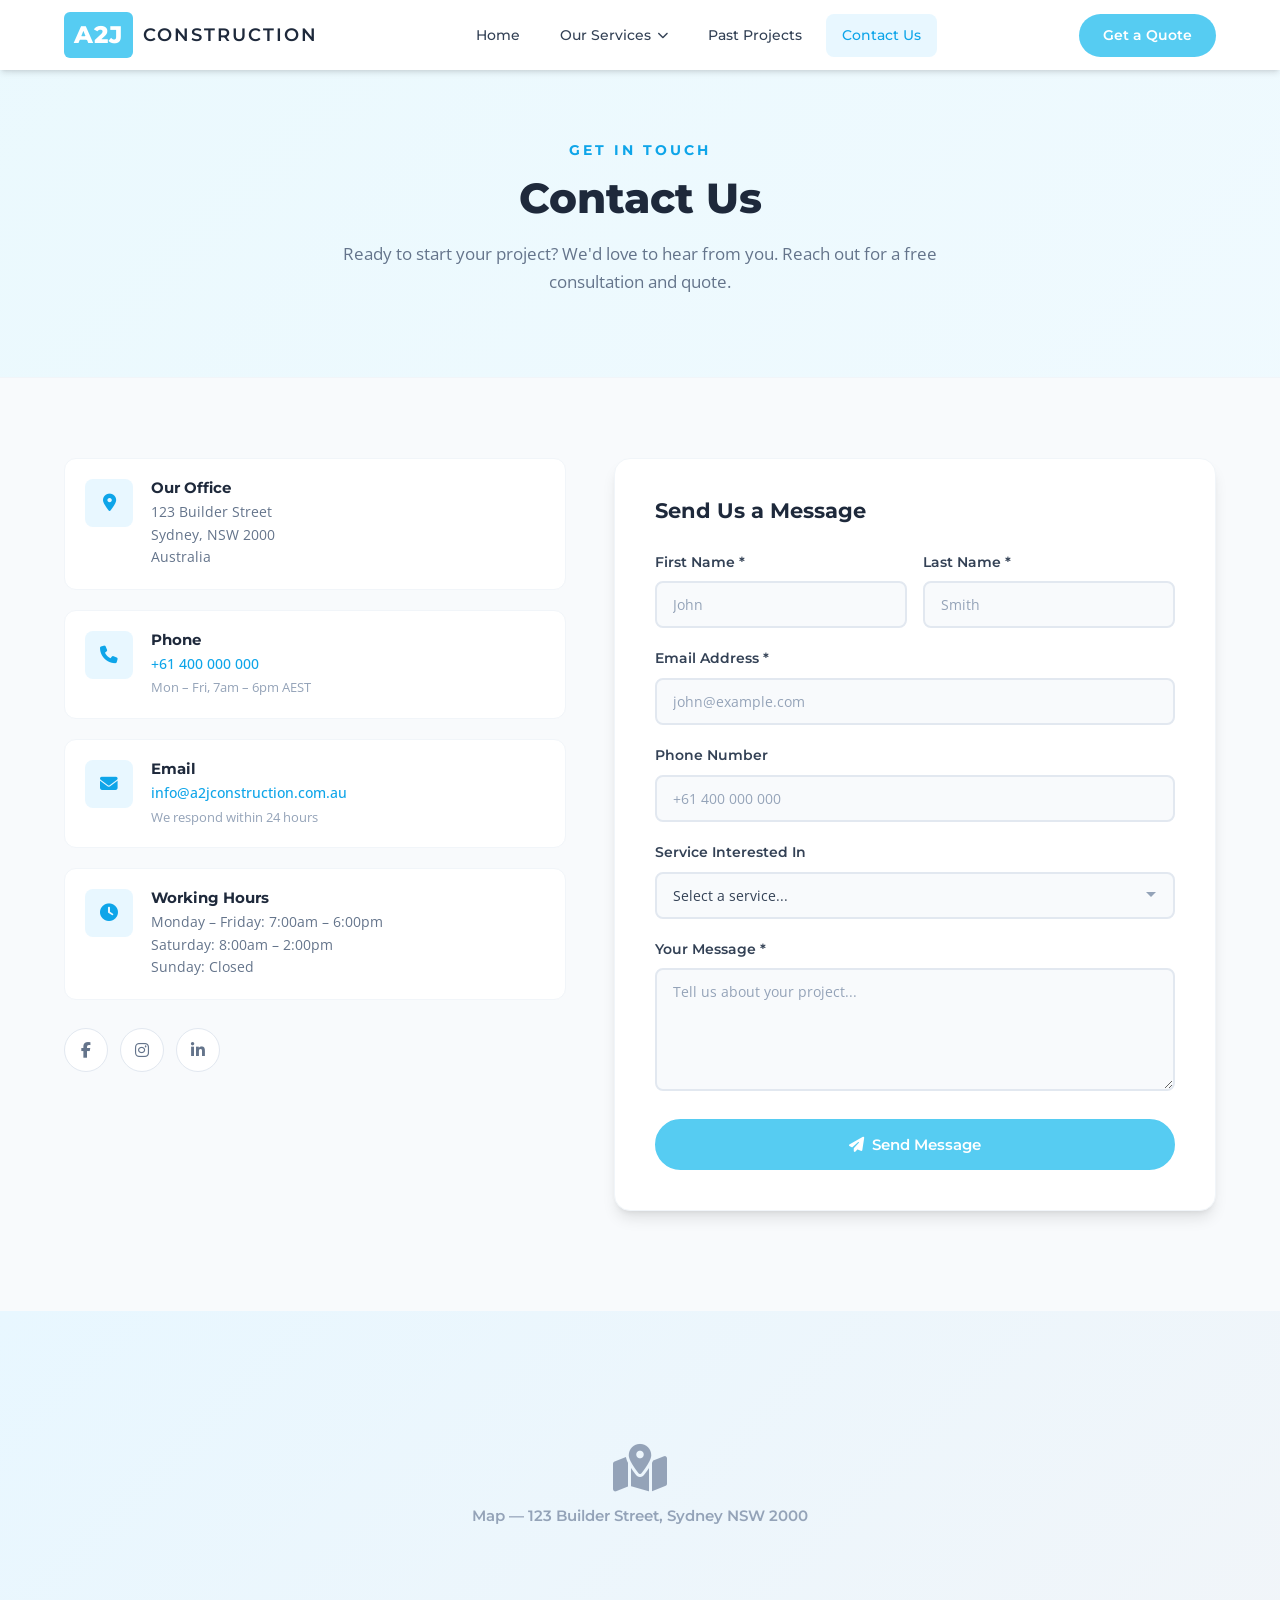
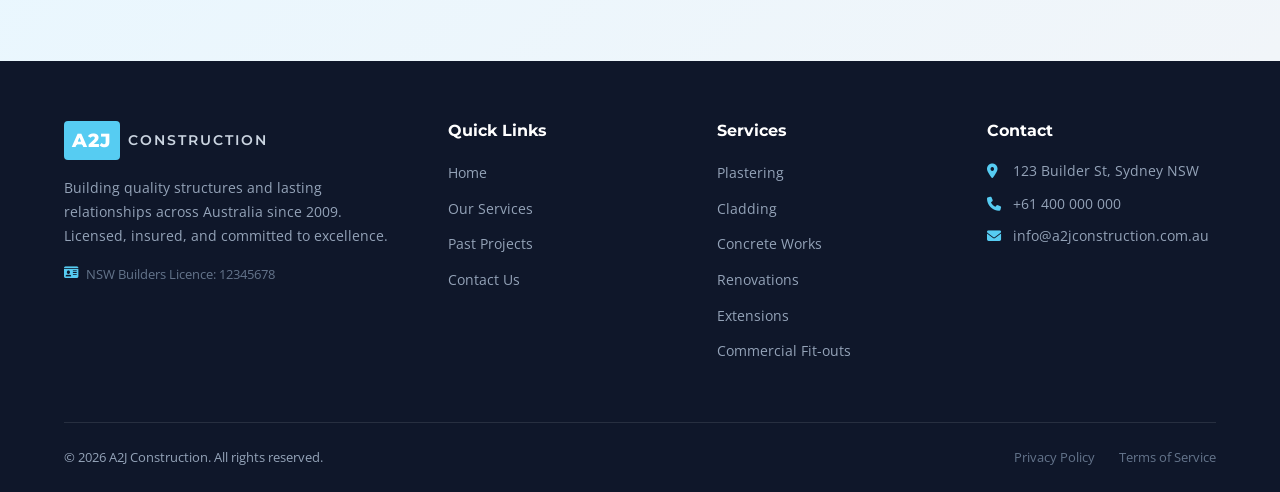
==== contact.html @ 4a8db180 "First push of j2a construction website" ====
<!DOCTYPE html>
<html lang="en">
<head>
    <meta charset="UTF-8">
    <meta name="viewport" content="width=device-width, initial-scale=1.0">
    <title>Contact Us | A2J Construction</title>

    <!-- Fonts & Icons -->
    <link rel="preconnect" href="https://fonts.googleapis.com">
    <link rel="preconnect" href="https://fonts.gstatic.com" crossorigin>
    <link href="https://fonts.googleapis.com/css2?family=Montserrat:wght@400;500;600;700;800&family=Open+Sans:wght@400;500;600&display=swap" rel="stylesheet">
    <link rel="stylesheet" href="https://cdnjs.cloudflare.com/ajax/libs/font-awesome/6.5.0/css/all.min.css">

    <!-- Stylesheets -->
    <link rel="stylesheet" href="css/variables.css">
    <link rel="stylesheet" href="css/base.css">
    <link rel="stylesheet" href="css/header.css">
    <link rel="stylesheet" href="css/footer.css">
    <link rel="stylesheet" href="css/contact.css">
</head>
<body>

    <!-- Shared Header -->
    <div id="site-header"></div>

    <!-- ==================== PAGE HERO ==================== -->
    <section class="page-hero">
        <div class="container">
            <p class="section-tag">Get in Touch</p>
            <h1 class="section-title">Contact Us</h1>
            <p class="section-description">
                Ready to start your project? We'd love to hear from you. Reach out for a free consultation and quote.
            </p>
        </div>
    </section>

    <!-- ==================== CONTACT SECTION ==================== -->
    <section class="contact" id="contact">
        <div class="container">
            <div class="contact-grid">
                <div class="contact-info">
                    <div class="contact-card">
                        <div class="contact-icon"><i class="fas fa-location-dot"></i></div>
                        <div>
                            <h4>Our Office</h4>
                            <p>123 Builder Street<br>Sydney, NSW 2000<br>Australia</p>
                        </div>
                    </div>
                    <div class="contact-card">
                        <div class="contact-icon"><i class="fas fa-phone"></i></div>
                        <div>
                            <h4>Phone</h4>
                            <p><a href="tel:+61400000000">+61 400 000 000</a></p>
                            <p class="contact-note">Mon – Fri, 7am – 6pm AEST</p>
                        </div>
                    </div>
                    <div class="contact-card">
                        <div class="contact-icon"><i class="fas fa-envelope"></i></div>
                        <div>
                            <h4>Email</h4>
                            <p><a href="mailto:info@a2jconstruction.com.au">info@a2jconstruction.com.au</a></p>
                            <p class="contact-note">We respond within 24 hours</p>
                        </div>
                    </div>
                    <div class="contact-card">
                        <div class="contact-icon"><i class="fas fa-clock"></i></div>
                        <div>
                            <h4>Working Hours</h4>
                            <p>Monday – Friday: 7:00am – 6:00pm<br>Saturday: 8:00am – 2:00pm<br>Sunday: Closed</p>
                        </div>
                    </div>
                    <div class="contact-socials">
                        <a href="#" aria-label="Facebook"><i class="fab fa-facebook-f"></i></a>
                        <a href="#" aria-label="Instagram"><i class="fab fa-instagram"></i></a>
                        <a href="#" aria-label="LinkedIn"><i class="fab fa-linkedin-in"></i></a>
                    </div>
                </div>
                <div class="contact-form-wrapper">
                    <form class="contact-form" id="contactForm">
                        <h3>Send Us a Message</h3>
                        <div class="form-row">
                            <div class="form-group">
                                <label for="firstName">First Name *</label>
                                <input type="text" id="firstName" name="firstName" required placeholder="John">
                            </div>
                            <div class="form-group">
                                <label for="lastName">Last Name *</label>
                                <input type="text" id="lastName" name="lastName" required placeholder="Smith">
                            </div>
                        </div>
                        <div class="form-group">
                            <label for="email">Email Address *</label>
                            <input type="email" id="email" name="email" required placeholder="john@example.com">
                        </div>
                        <div class="form-group">
                            <label for="phone">Phone Number</label>
                            <input type="tel" id="phone" name="phone" placeholder="+61 400 000 000">
                        </div>
                        <div class="form-group">
                            <label for="service">Service Interested In</label>
                            <select id="service" name="service">
                                <option value="">Select a service...</option>
                                <option value="plastering">Plastering</option>
                                <option value="cladding">Cladding</option>
                                <option value="concrete">Concrete Works</option>
                                <option value="renovations">Renovations</option>
                                <option value="extensions">Extensions</option>
                                <option value="commercial">Commercial Fit-outs</option>
                                <option value="other">Other</option>
                            </select>
                        </div>
                        <div class="form-group">
                            <label for="message">Your Message *</label>
                            <textarea id="message" name="message" rows="5" required placeholder="Tell us about your project..."></textarea>
                        </div>
                        <button type="submit" class="btn btn-primary btn-full">
                            <i class="fas fa-paper-plane"></i> Send Message
                        </button>
                    </form>
                </div>
            </div>
        </div>
    </section>

    <!-- ==================== MAP PLACEHOLDER ==================== -->
    <section class="map-section">
        <div class="map-placeholder">
            <i class="fas fa-map-location-dot"></i>
            <span>Map — 123 Builder Street, Sydney NSW 2000</span>
        </div>
    </section>

    <!-- Shared Footer -->
    <div id="site-footer"></div>

    <!-- Scripts -->
    <script src="js/components.js"></script>
    <script src="js/main.js"></script>
    <script src="js/contact.js"></script>
</body>
</html>
---- css/variables.css ----
/* ==================== COLOR PALETTE & DESIGN TOKENS ==================== */
:root {
    /* Primary — lighter sky blue palette */
    --primary: #56ccf2;
    --primary-dark: #38bdf8;
    --primary-darker: #0ea5e9;
    --primary-light: #7dd3fc;
    --primary-lighter: #a5e4ff;
    --primary-lightest: #e8f7ff;
    --primary-bg: #f4fbff;

    /* Neutrals */
    --white: #ffffff;
    --gray-50: #f8fafc;
    --gray-100: #f1f5f9;
    --gray-200: #e2e8f0;
    --gray-300: #cbd5e1;
    --gray-400: #94a3b8;
    --gray-500: #64748b;
    --gray-600: #475569;
    --gray-700: #334155;
    --gray-800: #1e293b;
    --gray-900: #0f172a;

    /* Shadows */
    --shadow-sm: 0 1px 2px rgba(0, 0, 0, 0.05);
    --shadow: 0 4px 6px -1px rgba(0, 0, 0, 0.1), 0 2px 4px -2px rgba(0, 0, 0, 0.1);
    --shadow-md: 0 10px 15px -3px rgba(0, 0, 0, 0.1), 0 4px 6px -4px rgba(0, 0, 0, 0.1);
    --shadow-lg: 0 20px 25px -5px rgba(0, 0, 0, 0.1), 0 8px 10px -6px rgba(0, 0, 0, 0.1);
    --shadow-xl: 0 25px 50px -12px rgba(0, 0, 0, 0.25);

    /* Radius */
    --radius: 8px;
    --radius-lg: 12px;
    --radius-xl: 16px;

    /* Transition */
    --transition: all 0.3s ease;
}
---- css/base.css ----
/* ==================== RESET & BASE STYLES ==================== */
*,
*::before,
*::after {
    margin: 0;
    padding: 0;
    box-sizing: border-box;
}

html {
    scroll-behavior: smooth;
    scroll-padding-top: 80px;
}

body {
    font-family: 'Open Sans', sans-serif;
    color: var(--gray-700);
    line-height: 1.6;
    background-color: var(--white);
    overflow-x: hidden;
}

h1, h2, h3, h4, h5, h6 {
    font-family: 'Montserrat', sans-serif;
    color: var(--gray-800);
    line-height: 1.2;
}

a {
    text-decoration: none;
    color: inherit;
    transition: var(--transition);
}

ul {
    list-style: none;
}

img {
    max-width: 100%;
    display: block;
}

.container {
    max-width: 1200px;
    margin: 0 auto;
    padding: 0 24px;
}

/* ==================== BUTTONS ==================== */
.btn {
    display: inline-flex;
    align-items: center;
    gap: 8px;
    padding: 14px 32px;
    border-radius: 50px;
    font-family: 'Montserrat', sans-serif;
    font-weight: 600;
    font-size: 0.95rem;
    cursor: pointer;
    transition: var(--transition);
    border: 2px solid transparent;
    text-align: center;
}

.btn-primary {
    background: var(--primary);
    color: var(--white);
    border-color: var(--primary);
}

.btn-primary:hover {
    background: var(--primary-dark);
    border-color: var(--primary-dark);
    transform: translateY(-2px);
    box-shadow: 0 8px 25px rgba(86, 204, 242, 0.4);
}

.btn-outline {
    background: transparent;
    color: var(--white);
    border-color: var(--white);
}

.btn-outline:hover {
    background: var(--white);
    color: var(--primary-darker);
    transform: translateY(-2px);
}

.btn-outline-dark {
    background: transparent;
    color: var(--primary-darker);
    border-color: var(--primary-darker);
}

.btn-outline-dark:hover {
    background: var(--primary-darker);
    color: var(--white);
    transform: translateY(-2px);
}

.btn-small {
    padding: 10px 24px;
    font-size: 0.85rem;
    background: var(--white);
    color: var(--primary-darker);
    border-radius: 50px;
    font-family: 'Montserrat', sans-serif;
    font-weight: 600;
}

.btn-small:hover {
    background: var(--primary-lightest);
    transform: translateY(-2px);
}

.btn-full {
    width: 100%;
    justify-content: center;
}

/* ==================== SECTION HEADERS ==================== */
.section-header {
    text-align: center;
    max-width: 650px;
    margin: 0 auto 60px;
}

.section-tag {
    font-family: 'Montserrat', sans-serif;
    font-weight: 700;
    font-size: 0.85rem;
    color: var(--primary-darker);
    text-transform: uppercase;
    letter-spacing: 3px;
    margin-bottom: 12px;
}

.section-title {
    font-size: clamp(1.8rem, 4vw, 2.6rem);
    font-weight: 800;
    color: var(--gray-800);
    margin-bottom: 16px;
}

.section-title.left-align {
    text-align: left;
}

.section-description {
    font-size: 1.05rem;
    color: var(--gray-500);
    line-height: 1.7;
}

/* ==================== SCROLL ANIMATIONS ==================== */
.fade-in {
    opacity: 0;
    transform: translateY(30px);
    transition: opacity 0.6s ease, transform 0.6s ease;
}

.fade-in.visible {
    opacity: 1;
    transform: translateY(0);
}

/* ==================== PAGE HERO (used on sub-pages) ==================== */
.page-hero {
    background: linear-gradient(135deg, rgba(86, 204, 242, 0.12) 0%, rgba(56, 189, 248, 0.08) 100%);
    padding: 140px 0 80px;
    text-align: center;
    border-bottom: 1px solid var(--gray-100);
}

.page-hero .section-tag {
    margin-bottom: 12px;
}

.page-hero .section-title {
    margin-bottom: 16px;
}

.page-hero .section-description {
    max-width: 600px;
    margin: 0 auto;
}

/* ==================== BACK TO TOP BUTTON ==================== */
.back-to-top {
    position: fixed;
    bottom: 32px;
    right: 32px;
    width: 48px;
    height: 48px;
    background: var(--primary);
    color: var(--white);
    border: none;
    border-radius: 50%;
    cursor: pointer;
    display: flex;
    align-items: center;
    justify-content: center;
    font-size: 1.1rem;
    box-shadow: var(--shadow-md);
    opacity: 0;
    visibility: hidden;
    transform: translateY(20px);
    transition: var(--transition);
    z-index: 900;
}

.back-to-top.visible {
    opacity: 1;
    visibility: visible;
    transform: translateY(0);
}

.back-to-top:hover {
    background: var(--primary-darker);
    transform: translateY(-3px);
    box-shadow: var(--shadow-lg);
}

/* ==================== STICKY MOBILE CTA ==================== */
.mobile-cta {
    display: none;
    position: fixed;
    bottom: 0;
    left: 0;
    right: 0;
    z-index: 800;
    background: var(--white);
    padding: 12px 20px;
    box-shadow: 0 -4px 20px rgba(0, 0, 0, 0.1);
    border-top: 1px solid var(--gray-100);
}

.mobile-cta-inner {
    display: flex;
    gap: 10px;
    max-width: 600px;
    margin: 0 auto;
}

.mobile-cta .btn-cta-call {
    flex: 1;
    display: flex;
    align-items: center;
    justify-content: center;
    gap: 8px;
    padding: 14px 16px;
    background: var(--white);
    color: var(--primary-darker);
    border: 2px solid var(--primary);
    border-radius: 50px;
    font-family: 'Montserrat', sans-serif;
    font-weight: 700;
    font-size: 0.85rem;
    text-decoration: none;
    transition: var(--transition);
}

.mobile-cta .btn-cta-quote {
    flex: 1;
    display: flex;
    align-items: center;
    justify-content: center;
    gap: 8px;
    padding: 14px 16px;
    background: var(--primary);
    color: var(--white);
    border: 2px solid var(--primary);
    border-radius: 50px;
    font-family: 'Montserrat', sans-serif;
    font-weight: 700;
    font-size: 0.85rem;
    text-decoration: none;
    transition: var(--transition);
}

.mobile-cta .btn-cta-quote:hover {
    background: var(--primary-darker);
    border-color: var(--primary-darker);
}

/* ==================== FAQ ACCORDION ==================== */
.faq {
    padding: 100px 0;
    background: var(--primary-bg);
}

.faq-list {
    max-width: 800px;
    margin: 0 auto;
    display: flex;
    flex-direction: column;
    gap: 12px;
}

.faq-item {
    background: var(--white);
    border-radius: var(--radius-lg);
    border: 1px solid var(--gray-100);
    overflow: hidden;
    transition: var(--transition);
}

.faq-item:hover {
    border-color: var(--primary-light);
}

.faq-item.active {
    border-color: var(--primary);
    box-shadow: var(--shadow);
}

.faq-question {
    width: 100%;
    display: flex;
    align-items: center;
    justify-content: space-between;
    padding: 20px 24px;
    background: none;
    border: none;
    cursor: pointer;
    text-align: left;
    font-family: 'Montserrat', sans-serif;
    font-weight: 600;
    font-size: 0.95rem;
    color: var(--gray-800);
    gap: 16px;
    transition: var(--transition);
}

.faq-question:hover {
    color: var(--primary-darker);
}

.faq-question i {
    font-size: 0.8rem;
    color: var(--primary);
    transition: transform 0.3s ease;
    min-width: 16px;
}

.faq-item.active .faq-question i {
    transform: rotate(180deg);
}

.faq-answer {
    max-height: 0;
    overflow: hidden;
    transition: max-height 0.35s ease, padding 0.35s ease;
}

.faq-answer-inner {
    padding: 0 24px 20px;
    font-size: 0.9rem;
    color: var(--gray-500);
    line-height: 1.7;
}

.faq-item.active .faq-answer {
    max-height: 300px;
}

/* ==================== LIGHTBOX ==================== */
.lightbox-overlay {
    position: fixed;
    inset: 0;
    background: rgba(15, 23, 42, 0.92);
    z-index: 2000;
    display: flex;
    align-items: center;
    justify-content: center;
    opacity: 0;
    visibility: hidden;
    transition: all 0.3s ease;
    padding: 40px;
}

.lightbox-overlay.active {
    opacity: 1;
    visibility: visible;
}

.lightbox-content {
    background: var(--white);
    border-radius: var(--radius-xl);
    max-width: 700px;
    width: 100%;
    overflow: hidden;
    transform: scale(0.9) translateY(20px);
    transition: transform 0.3s ease;
    position: relative;
}

.lightbox-overlay.active .lightbox-content {
    transform: scale(1) translateY(0);
}

.lightbox-image {
    width: 100%;
    height: 300px;
    display: flex;
    align-items: center;
    justify-content: center;
    position: relative;
}

.lightbox-image-icon {
    font-size: 4rem;
    color: rgba(255, 255, 255, 0.5);
}

.lightbox-body {
    padding: 32px;
}

.lightbox-body .project-category {
    font-family: 'Montserrat', sans-serif;
    font-weight: 700;
    font-size: 0.75rem;
    color: var(--primary-darker);
    text-transform: uppercase;
    letter-spacing: 2px;
}

.lightbox-body h3 {
    font-size: 1.4rem;
    font-weight: 700;
    margin: 10px 0 14px;
    color: var(--gray-800);
}

.lightbox-body p {
    font-size: 0.95rem;
    color: var(--gray-500);
    line-height: 1.7;
    margin-bottom: 20px;
}

.lightbox-details {
    display: grid;
    grid-template-columns: 1fr 1fr;
    gap: 12px;
}

.lightbox-detail {
    display: flex;
    align-items: center;
    gap: 10px;
    font-size: 0.85rem;
    color: var(--gray-600);
}

.lightbox-detail i {
    color: var(--primary);
    font-size: 0.9rem;
    min-width: 18px;
}

.lightbox-close {
    position: absolute;
    top: 16px;
    right: 16px;
    width: 40px;
    height: 40px;
    background: rgba(0, 0, 0, 0.4);
    color: var(--white);
    border: none;
    border-radius: 50%;
    cursor: pointer;
    display: flex;
    align-items: center;
    justify-content: center;
    font-size: 1.1rem;
    transition: var(--transition);
    z-index: 10;
}

.lightbox-close:hover {
    background: rgba(0, 0, 0, 0.7);
}

/* ==================== CLIENT LOGOS ==================== */
.clients {
    padding: 60px 0;
    background: var(--white);
    border-top: 1px solid var(--gray-100);
    border-bottom: 1px solid var(--gray-100);
}

.clients-label {
    text-align: center;
    font-family: 'Montserrat', sans-serif;
    font-weight: 600;
    font-size: 0.8rem;
    color: var(--gray-400);
    text-transform: uppercase;
    letter-spacing: 3px;
    margin-bottom: 32px;
}

.clients-logos {
    display: flex;
    align-items: center;
    justify-content: center;
    gap: 48px;
    flex-wrap: wrap;
}

.client-logo {
    display: flex;
    align-items: center;
    gap: 10px;
    font-family: 'Montserrat', sans-serif;
    font-weight: 700;
    font-size: 1rem;
    color: var(--gray-300);
    transition: var(--transition);
    user-select: none;
}

.client-logo:hover {
    color: var(--gray-500);
}

.client-logo i {
    font-size: 1.6rem;
}

.client-logo .logo-text {
    font-size: 0.9rem;
    letter-spacing: 1px;
}

/* ==================== RESPONSIVE ==================== */
@media (max-width: 768px) {
    .mobile-cta {
        display: block;
    }

    /* Add bottom padding to body so footer isn't hidden behind mobile CTA */
    body {
        padding-bottom: 80px;
    }

    .back-to-top {
        bottom: 90px;
        right: 20px;
    }

    .lightbox-overlay {
        padding: 20px;
    }

    .lightbox-details {
        grid-template-columns: 1fr;
    }

    .clients-logos {
        gap: 28px;
    }
}

@media (max-width: 480px) {
    .btn {
        width: 100%;
        justify-content: center;
    }

    .back-to-top {
        width: 42px;
        height: 42px;
        bottom: 85px;
        right: 16px;
    }
}
---- css/header.css ----
/* ==================== NAVIGATION ==================== */
.navbar {
    position: fixed;
    top: 0;
    left: 0;
    right: 0;
    z-index: 1000;
    background: transparent;
    transition: var(--transition);
    padding: 20px 0;
}

.navbar.scrolled,
.navbar.navbar-light {
    background: rgba(255, 255, 255, 0.97);
    backdrop-filter: blur(12px);
    box-shadow: var(--shadow);
    padding: 12px 0;
}

.nav-container {
    max-width: 1200px;
    margin: 0 auto;
    padding: 0 24px;
    display: flex;
    align-items: center;
    justify-content: space-between;
}

/* Logo */
.logo {
    display: flex;
    align-items: center;
    gap: 2px;
    font-family: 'Montserrat', sans-serif;
    font-size: 1.5rem;
    font-weight: 800;
    z-index: 1001;
}

.logo-a2j {
    color: var(--white);
    background: var(--primary);
    padding: 4px 10px;
    border-radius: 6px;
    letter-spacing: 1px;
}

.logo-construction {
    color: var(--white);
    font-weight: 600;
    font-size: 1.1rem;
    letter-spacing: 2px;
    margin-left: 8px;
}

.navbar.scrolled .logo-construction,
.navbar.navbar-light .logo-construction {
    color: var(--gray-800);
}

/* Nav Links */
.nav-links {
    display: flex;
    align-items: center;
    gap: 8px;
}

.nav-link {
    color: var(--white);
    font-family: 'Montserrat', sans-serif;
    font-weight: 500;
    font-size: 0.9rem;
    padding: 10px 16px;
    border-radius: 8px;
    display: flex;
    align-items: center;
    gap: 6px;
}

.nav-link i {
    font-size: 0.7rem;
    transition: var(--transition);
}

.navbar.scrolled .nav-link,
.navbar.navbar-light .nav-link {
    color: var(--gray-700);
}

.nav-link:hover,
.nav-link.active {
    color: var(--primary-lighter);
}

.navbar.scrolled .nav-link:hover,
.navbar.scrolled .nav-link.active,
.navbar.navbar-light .nav-link:hover,
.navbar.navbar-light .nav-link.active {
    color: var(--primary-darker);
    background: var(--primary-lightest);
}

/* CTA Button */
.nav-cta {
    background: var(--primary);
    color: var(--white);
    padding: 10px 24px;
    border-radius: 50px;
    font-family: 'Montserrat', sans-serif;
    font-weight: 600;
    font-size: 0.9rem;
    transition: var(--transition);
}

.nav-cta:hover {
    background: var(--primary-dark);
    transform: translateY(-2px);
    box-shadow: 0 4px 15px rgba(86, 204, 242, 0.4);
}

/* Dropdown */
.dropdown {
    position: relative;
}

.dropdown-menu {
    position: absolute;
    top: 100%;
    left: 50%;
    transform: translateX(-50%) translateY(10px);
    background: var(--white);
    border-radius: var(--radius-xl);
    box-shadow: var(--shadow-xl);
    padding: 32px;
    opacity: 0;
    visibility: hidden;
    transition: all 0.3s ease;
    min-width: 700px;
    border: 1px solid var(--gray-100);
}

.dropdown:hover .dropdown-menu {
    opacity: 1;
    visibility: visible;
    transform: translateX(-50%) translateY(0);
}

.dropdown:hover .nav-link i {
    transform: rotate(180deg);
}

.dropdown-grid {
    display: grid;
    grid-template-columns: repeat(4, 1fr);
    gap: 24px;
}

.dropdown-category h4 {
    font-size: 0.9rem;
    color: var(--primary-darker);
    margin-bottom: 12px;
    display: flex;
    align-items: center;
    gap: 8px;
    font-weight: 700;
}

.dropdown-category h4 i {
    font-size: 0.85rem;
}

.dropdown-category ul li {
    margin-bottom: 6px;
}

.dropdown-category ul li a {
    font-size: 0.82rem;
    color: var(--gray-600);
    padding: 4px 0;
    display: block;
    transition: var(--transition);
}

.dropdown-category ul li a:hover {
    color: var(--primary-darker);
    padding-left: 4px;
}

/* Mobile Toggle */
.mobile-toggle {
    display: none;
    flex-direction: column;
    gap: 5px;
    background: none;
    border: none;
    cursor: pointer;
    padding: 8px;
    z-index: 1001;
}

.mobile-toggle span {
    display: block;
    width: 24px;
    height: 2px;
    background: var(--white);
    transition: var(--transition);
    border-radius: 2px;
}

.navbar.scrolled .mobile-toggle span,
.navbar.navbar-light .mobile-toggle span {
    background: var(--gray-800);
}

.mobile-toggle.active span:nth-child(1) {
    transform: rotate(45deg) translate(5px, 5px);
}

.mobile-toggle.active span:nth-child(2) {
    opacity: 0;
}

.mobile-toggle.active span:nth-child(3) {
    transform: rotate(-45deg) translate(5px, -5px);
}

/* ==================== RESPONSIVE ==================== */
@media (max-width: 1024px) {
    .dropdown-menu {
        min-width: 560px;
    }

    .dropdown-grid {
        grid-template-columns: repeat(2, 1fr);
    }
}

@media (max-width: 768px) {
    .mobile-toggle {
        display: flex;
    }

    .nav-links {
        position: fixed;
        top: 0;
        right: -100%;
        width: 100%;
        height: 100vh;
        background: var(--white);
        flex-direction: column;
        justify-content: center;
        align-items: center;
        gap: 8px;
        transition: var(--transition);
    }

    .nav-links.active {
        right: 0;
    }

    .nav-links .nav-link {
        color: var(--gray-800);
        font-size: 1.1rem;
        padding: 12px 24px;
    }

    .nav-links .nav-link:hover {
        color: var(--primary-darker);
    }

    .dropdown-menu {
        display: none;
    }

    .nav-cta {
        display: none;
    }
}
---- css/footer.css ----
/* ==================== FOOTER ==================== */
.footer {
    background: var(--gray-900);
    color: var(--gray-400);
    padding: 60px 0 0;
}

.footer-grid {
    display: grid;
    grid-template-columns: 1.5fr 1fr 1fr 1fr;
    gap: 40px;
    padding-bottom: 48px;
    border-bottom: 1px solid rgba(255, 255, 255, 0.1);
}

.footer-logo {
    display: inline-flex;
    align-items: center;
    gap: 2px;
    margin-bottom: 16px;
}

.footer-logo .logo-a2j {
    background: var(--primary);
    color: var(--white);
    padding: 4px 8px;
    border-radius: 4px;
    font-family: 'Montserrat', sans-serif;
    font-weight: 800;
    font-size: 1.2rem;
    letter-spacing: 1px;
}

.footer-logo .logo-construction {
    color: var(--gray-300);
    font-family: 'Montserrat', sans-serif;
    font-weight: 600;
    font-size: 0.9rem;
    letter-spacing: 2px;
    margin-left: 6px;
}

.footer-about p {
    font-size: 0.88rem;
    line-height: 1.7;
    margin-bottom: 16px;
}

.footer-license {
    display: flex;
    align-items: center;
    gap: 8px;
    font-size: 0.8rem;
    color: var(--gray-500);
}

.footer-license i {
    color: var(--primary);
}

.footer h4 {
    font-size: 1rem;
    font-weight: 700;
    color: var(--white);
    margin-bottom: 20px;
}

.footer-links ul li,
.footer-services ul li,
.footer-contact ul li {
    margin-bottom: 10px;
}

.footer-links a,
.footer-services a {
    font-size: 0.88rem;
    color: var(--gray-400);
    transition: var(--transition);
}

.footer-links a:hover,
.footer-services a:hover {
    color: var(--primary-light);
    padding-left: 4px;
}

.footer-contact ul li {
    display: flex;
    align-items: flex-start;
    gap: 10px;
    font-size: 0.88rem;
}

.footer-contact ul li i {
    color: var(--primary);
    margin-top: 4px;
    min-width: 16px;
}

.footer-bottom {
    display: flex;
    justify-content: space-between;
    align-items: center;
    padding: 24px 0;
    font-size: 0.82rem;
}

.footer-bottom-links {
    display: flex;
    gap: 24px;
}

.footer-bottom-links a {
    color: var(--gray-500);
}

.footer-bottom-links a:hover {
    color: var(--primary-light);
}

/* ==================== RESPONSIVE ==================== */
@media (max-width: 1024px) {
    .footer-grid {
        grid-template-columns: repeat(2, 1fr);
    }
}

@media (max-width: 768px) {
    .footer-grid {
        grid-template-columns: 1fr;
        gap: 32px;
    }

    .footer-bottom {
        flex-direction: column;
        gap: 12px;
        text-align: center;
    }
}
---- css/contact.css ----
/* ==================== CONTACT ==================== */
.contact {
    padding: 80px 0 100px;
    background: var(--gray-50);
}

.contact-grid {
    display: grid;
    grid-template-columns: 1fr 1.2fr;
    gap: 48px;
    align-items: start;
}

.contact-info {
    display: flex;
    flex-direction: column;
    gap: 20px;
}

.contact-card {
    display: flex;
    gap: 18px;
    align-items: flex-start;
    padding: 20px;
    background: var(--white);
    border-radius: var(--radius-lg);
    border: 1px solid var(--gray-100);
    transition: var(--transition);
}

.contact-card:hover {
    border-color: var(--primary-light);
    box-shadow: var(--shadow-sm);
}

.contact-icon {
    width: 48px;
    height: 48px;
    min-width: 48px;
    background: var(--primary-lightest);
    border-radius: var(--radius);
    display: flex;
    align-items: center;
    justify-content: center;
}

.contact-icon i {
    color: var(--primary-darker);
    font-size: 1.1rem;
}

.contact-card h4 {
    font-size: 0.95rem;
    font-weight: 700;
    margin-bottom: 4px;
}

.contact-card p {
    font-size: 0.88rem;
    color: var(--gray-500);
    line-height: 1.6;
}

.contact-card a {
    color: var(--primary-darker);
    font-weight: 500;
}

.contact-card a:hover {
    color: var(--primary);
}

.contact-note {
    font-size: 0.8rem !important;
    color: var(--gray-400) !important;
    margin-top: 2px;
}

.contact-socials {
    display: flex;
    gap: 12px;
    padding-top: 8px;
}

.contact-socials a {
    width: 44px;
    height: 44px;
    background: var(--white);
    border: 1px solid var(--gray-200);
    border-radius: 50%;
    display: flex;
    align-items: center;
    justify-content: center;
    color: var(--gray-500);
    font-size: 1rem;
    transition: var(--transition);
}

.contact-socials a:hover {
    background: var(--primary);
    border-color: var(--primary);
    color: var(--white);
    transform: translateY(-3px);
}

/* ==================== CONTACT FORM ==================== */
.contact-form-wrapper {
    background: var(--white);
    border-radius: var(--radius-xl);
    padding: 40px;
    box-shadow: var(--shadow-md);
    border: 1px solid var(--gray-100);
}

.contact-form h3 {
    font-size: 1.3rem;
    font-weight: 700;
    margin-bottom: 28px;
}

.form-row {
    display: grid;
    grid-template-columns: 1fr 1fr;
    gap: 16px;
}

.form-group {
    margin-bottom: 20px;
}

.form-group label {
    display: block;
    font-family: 'Montserrat', sans-serif;
    font-weight: 600;
    font-size: 0.85rem;
    color: var(--gray-700);
    margin-bottom: 8px;
}

.form-group input,
.form-group select,
.form-group textarea {
    width: 100%;
    padding: 12px 16px;
    border: 2px solid var(--gray-200);
    border-radius: var(--radius);
    font-family: 'Open Sans', sans-serif;
    font-size: 0.9rem;
    color: var(--gray-700);
    transition: var(--transition);
    background: var(--gray-50);
}

.form-group input:focus,
.form-group select:focus,
.form-group textarea:focus {
    outline: none;
    border-color: var(--primary);
    background: var(--white);
    box-shadow: 0 0 0 4px rgba(86, 204, 242, 0.15);
}

.form-group input::placeholder,
.form-group textarea::placeholder {
    color: var(--gray-400);
}

.form-group textarea {
    resize: vertical;
    min-height: 120px;
}

.form-group select {
    appearance: none;
    background-image: url("data:image/svg+xml,%3Csvg xmlns='http://www.w3.org/2000/svg' width='12' height='12' viewBox='0 0 12 12'%3E%3Cpath fill='%2394a3b8' d='M6 8L1 3h10z'/%3E%3C/svg%3E");
    background-repeat: no-repeat;
    background-position: right 16px center;
    padding-right: 40px;
}

/* ==================== MAP PLACEHOLDER ==================== */
.map-section {
    padding: 0;
    background: var(--gray-100);
}

.map-placeholder {
    width: 100%;
    height: 350px;
    background: linear-gradient(135deg, var(--primary-lightest) 0%, var(--gray-100) 100%);
    display: flex;
    flex-direction: column;
    align-items: center;
    justify-content: center;
    gap: 12px;
    color: var(--gray-400);
}

.map-placeholder i {
    font-size: 3rem;
}

.map-placeholder span {
    font-family: 'Montserrat', sans-serif;
    font-weight: 600;
    font-size: 0.95rem;
}

/* ==================== RESPONSIVE ==================== */
@media (max-width: 768px) {
    .contact-grid {
        grid-template-columns: 1fr;
    }

    .form-row {
        grid-template-columns: 1fr;
    }
}
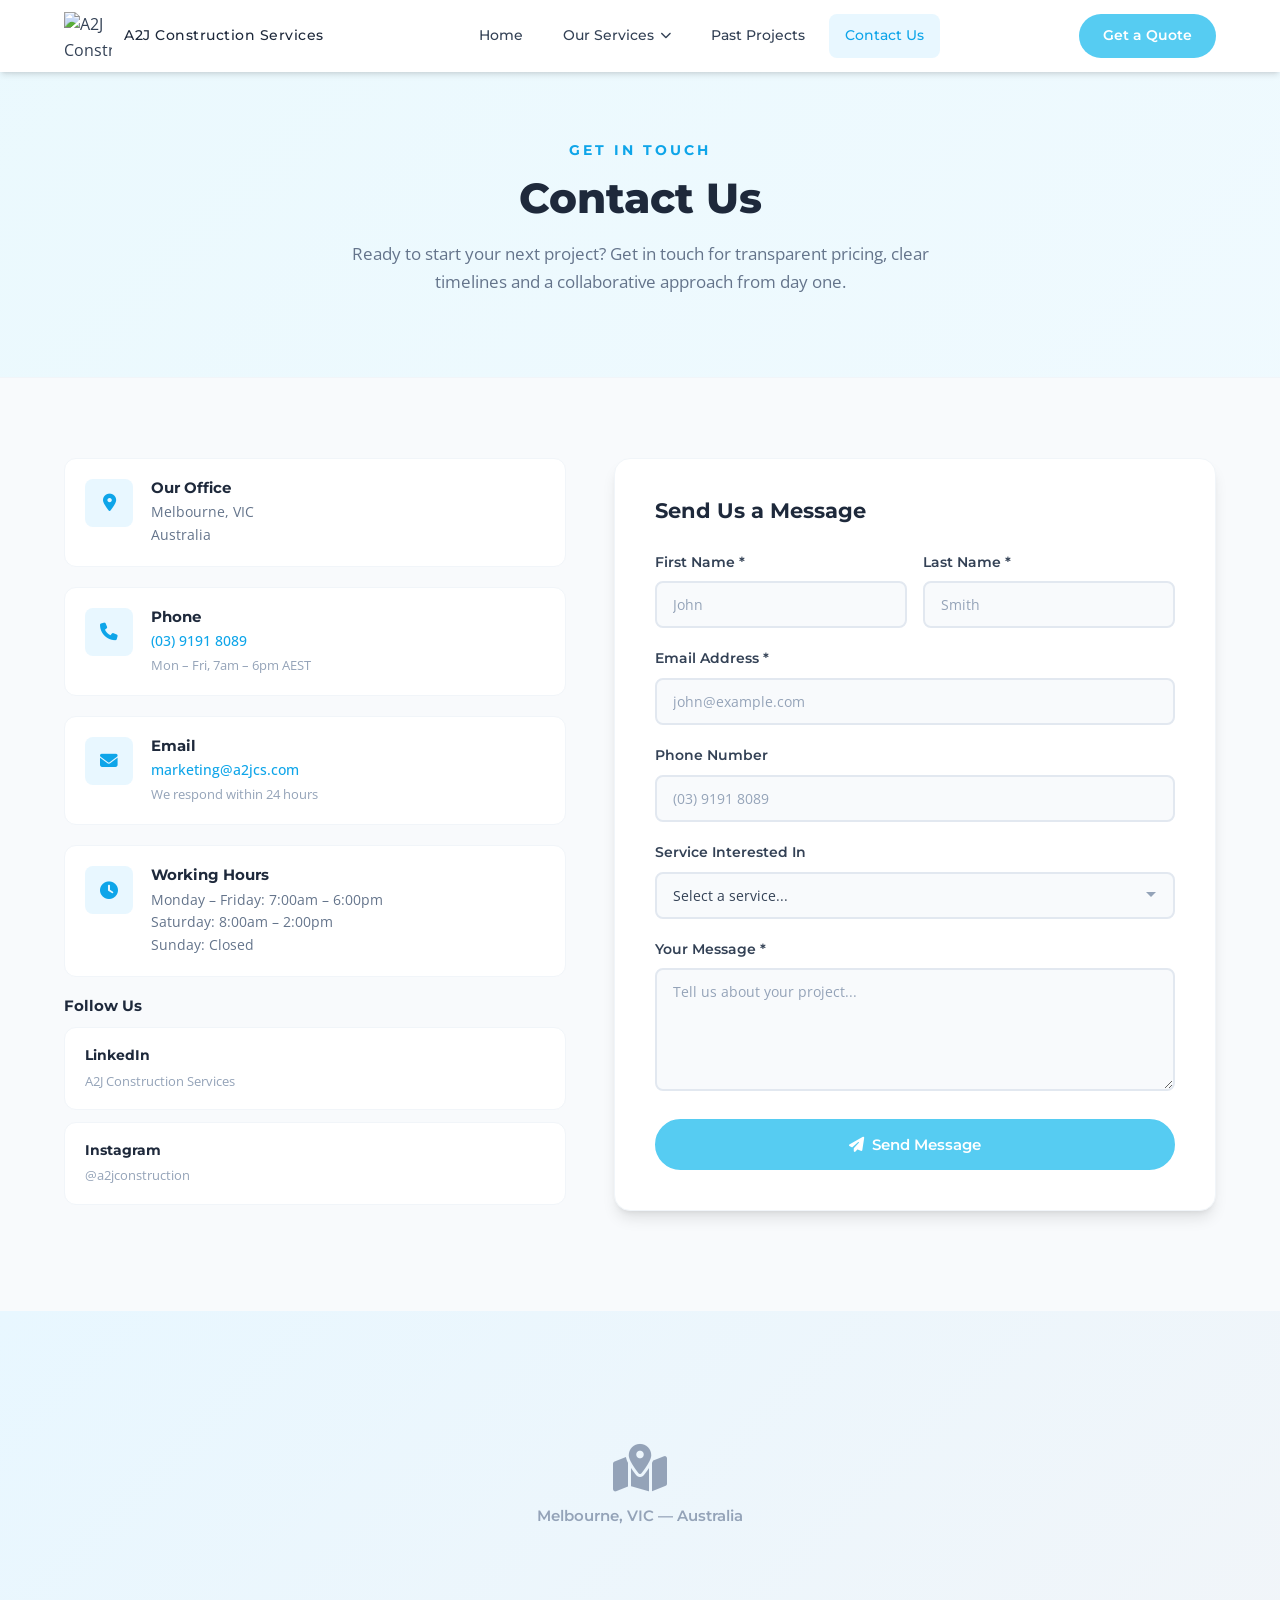
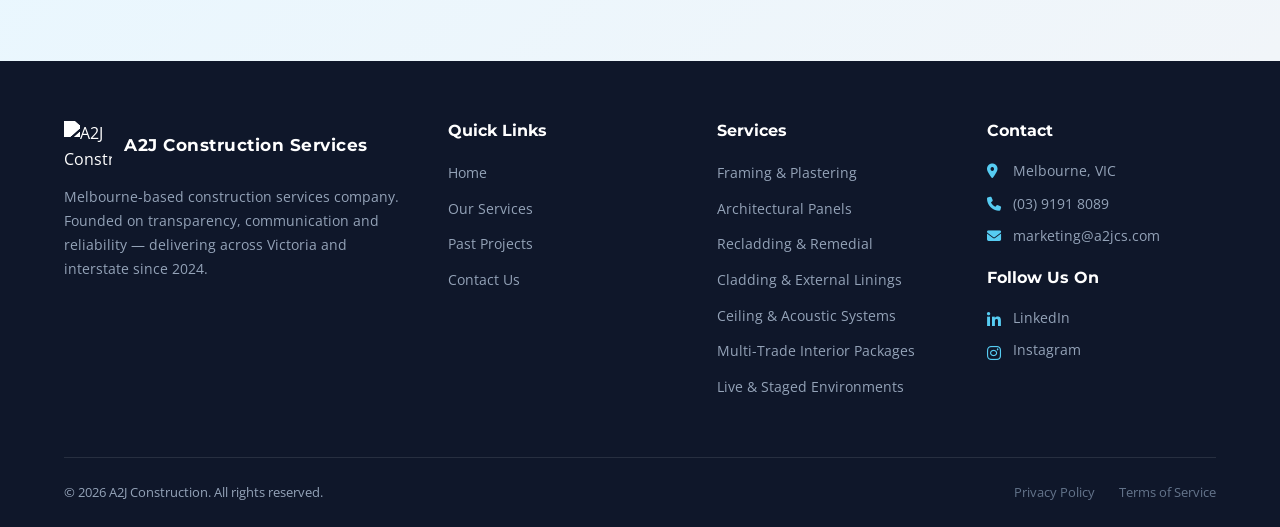
==== commit 64315f69: "Update website with real content, R2 CDN integration, and contact form - Updated all pages with real" ====
--- a/contact.html
+++ b/contact.html
@@ -29,7 +29,7 @@
             <p class="section-tag">Get in Touch</p>
             <h1 class="section-title">Contact Us</h1>
             <p class="section-description">
-                Ready to start your project? We'd love to hear from you. Reach out for a free consultation and quote.
+                Ready to start your next project? Get in touch for transparent pricing, clear timelines and a collaborative approach from day one.
             </p>
         </div>
     </section>
@@ -43,14 +43,14 @@
                         <div class="contact-icon"><i class="fas fa-location-dot"></i></div>
                         <div>
                             <h4>Our Office</h4>
-                            <p>123 Builder Street<br>Sydney, NSW 2000<br>Australia</p>
+                            <p>Melbourne, VIC<br>Australia</p>
                         </div>
                     </div>
                     <div class="contact-card">
                         <div class="contact-icon"><i class="fas fa-phone"></i></div>
                         <div>
                             <h4>Phone</h4>
-                            <p><a href="tel:+61400000000">+61 400 000 000</a></p>
+                            <p><a href="tel:+61391918089">(03) 9191 8089</a></p>
                             <p class="contact-note">Mon – Fri, 7am – 6pm AEST</p>
                         </div>
                     </div>
@@ -58,7 +58,7 @@
                         <div class="contact-icon"><i class="fas fa-envelope"></i></div>
                         <div>
                             <h4>Email</h4>
-                            <p><a href="mailto:info@a2jconstruction.com.au">info@a2jconstruction.com.au</a></p>
+                            <p><a href="mailto:marketing@a2jcs.com">marketing@a2jcs.com</a></p>
                             <p class="contact-note">We respond within 24 hours</p>
                         </div>
                     </div>
@@ -69,14 +69,29 @@
                             <p>Monday – Friday: 7:00am – 6:00pm<br>Saturday: 8:00am – 2:00pm<br>Sunday: Closed</p>
                         </div>
                     </div>
-                    <div class="contact-socials">
-                        <a href="#" aria-label="Facebook"><i class="fab fa-facebook-f"></i></a>
-                        <a href="#" aria-label="Instagram"><i class="fab fa-instagram"></i></a>
-                        <a href="#" aria-label="LinkedIn"><i class="fab fa-linkedin-in"></i></a>
+                    <div class="contact-socials-section">
+                        <h4>Follow Us</h4>
+                        <div class="contact-social-links">
+                            <a href="https://www.linkedin.com/company/a2j-construction-services" target="_blank" rel="noopener noreferrer" class="social-link-card">
+                                <div>
+                                    <strong>LinkedIn</strong>
+                                    <span>A2J Construction Services</span>
+                                </div>
+                            </a>
+                            <a href="https://www.instagram.com/a2jconstruction/" target="_blank" rel="noopener noreferrer" class="social-link-card">
+                                <div>
+                                    <strong>Instagram</strong>
+                                    <span>@a2jconstruction</span>
+                                </div>
+                            </a>
+                        </div>
                     </div>
                 </div>
                 <div class="contact-form-wrapper">
                     <form class="contact-form" id="contactForm">
+                        <input type="hidden" name="access_key" value="7b75486f-8a98-43dc-9a46-4adb4d3dd31a">
+                        <input type="hidden" name="subject" value="New Enquiry from A2J Website">
+                        <input type="hidden" name="from_name" value="A2J Website Contact Form">
                         <h3>Send Us a Message</h3>
                         <div class="form-row">
                             <div class="form-group">
@@ -94,18 +109,19 @@
                         </div>
                         <div class="form-group">
                             <label for="phone">Phone Number</label>
-                            <input type="tel" id="phone" name="phone" placeholder="+61 400 000 000">
+                            <input type="tel" id="phone" name="phone" placeholder="(03) 9191 8089">
                         </div>
                         <div class="form-group">
                             <label for="service">Service Interested In</label>
                             <select id="service" name="service">
                                 <option value="">Select a service...</option>
-                                <option value="plastering">Plastering</option>
-                                <option value="cladding">Cladding</option>
-                                <option value="concrete">Concrete Works</option>
-                                <option value="renovations">Renovations</option>
-                                <option value="extensions">Extensions</option>
-                                <option value="commercial">Commercial Fit-outs</option>
+                                <option value="framing-plastering">Framing & Plastering</option>
+                                <option value="architectural-panels">Feature Timber & Architectural Panels</option>
+                                <option value="recladding">Recladding & Remedial Works</option>
+                                <option value="cladding-external">Cladding & External Linings</option>
+                                <option value="ceiling-acoustic">Ceiling Systems & Acoustic Solutions</option>
+                                <option value="multi-trade">Multi-Trade Interior Packages</option>
+                                <option value="live-staged">Live & Staged Environments</option>
                                 <option value="other">Other</option>
                             </select>
                         </div>
@@ -126,7 +142,7 @@
     <section class="map-section">
         <div class="map-placeholder">
             <i class="fas fa-map-location-dot"></i>
-            <span>Map — 123 Builder Street, Sydney NSW 2000</span>
+            <span>Melbourne, VIC — Australia</span>
         </div>
     </section>
 
@@ -134,6 +150,7 @@
     <div id="site-footer"></div>
 
     <!-- Scripts -->
+    <script src="js/config.js"></script>
     <script src="js/components.js"></script>
     <script src="js/main.js"></script>
     <script src="js/contact.js"></script>
--- a/css/base.css
+++ b/css/base.css
@@ -389,30 +389,98 @@
 .lightbox-content {
     background: var(--white);
     border-radius: var(--radius-xl);
-    max-width: 700px;
+    max-width: 800px;
     width: 100%;
     overflow: hidden;
     transform: scale(0.9) translateY(20px);
     transition: transform 0.3s ease;
     position: relative;
+    max-height: 90vh;
+    overflow-y: auto;
 }
 
 .lightbox-overlay.active .lightbox-content {
     transform: scale(1) translateY(0);
 }
 
-.lightbox-image {
+.lightbox-gallery {
+    position: relative;
+    background: #111;
+}
+
+.lightbox-gallery-main {
+    position: relative;
     width: 100%;
-    height: 300px;
-    display: flex;
-    align-items: center;
-    justify-content: center;
-    position: relative;
-}
-
-.lightbox-image-icon {
-    font-size: 4rem;
-    color: rgba(255, 255, 255, 0.5);
+    aspect-ratio: 16 / 9;
+    max-height: 420px;
+    display: flex;
+    align-items: center;
+    justify-content: center;
+    overflow: hidden;
+}
+
+.gallery-photo {
+    width: 100%;
+    height: 100%;
+    object-fit: cover;
+    transition: opacity 0.3s ease;
+    filter: saturate(0.85) contrast(1.05) brightness(1.02);
+}
+
+.gallery-nav {
+    position: absolute;
+    top: 50%;
+    transform: translateY(-50%);
+    width: 42px;
+    height: 42px;
+    background: rgba(0, 0, 0, 0.5);
+    color: var(--white);
+    border: none;
+    border-radius: 50%;
+    cursor: pointer;
+    display: flex;
+    align-items: center;
+    justify-content: center;
+    font-size: 0.95rem;
+    z-index: 2;
+    transition: background 0.2s ease;
+}
+
+.gallery-nav:hover {
+    background: rgba(0, 0, 0, 0.75);
+}
+
+.gallery-prev { left: 12px; }
+.gallery-next { right: 12px; }
+
+.gallery-thumbnails {
+    display: none;
+}
+
+.gallery-thumb {
+    width: 52px;
+    height: 38px;
+    object-fit: cover;
+    border-radius: 6px;
+    cursor: pointer;
+    opacity: 0.5;
+    transition: opacity 0.2s ease, outline 0.2s ease;
+    flex-shrink: 0;
+    filter: saturate(0.85) contrast(1.05) brightness(1.02);
+}
+
+.gallery-thumb:hover {
+    opacity: 0.8;
+}
+
+.gallery-thumb.active {
+    opacity: 1;
+    outline: 2px solid var(--white);
+    outline-offset: 1px;
+}
+
+.gallery-counter {
+    display: none;
 }
 
 .lightbox-body {
@@ -514,27 +582,38 @@
 
 .client-logo {
     display: flex;
-    align-items: center;
-    gap: 10px;
+    flex-direction: column;
+    align-items: center;
+    gap: 6px;
     font-family: 'Montserrat', sans-serif;
     font-weight: 700;
     font-size: 1rem;
-    color: var(--gray-300);
+    color: var(--gray-400);
     transition: var(--transition);
     user-select: none;
+    text-align: center;
+    min-width: 120px;
 }
 
 .client-logo:hover {
-    color: var(--gray-500);
+    color: var(--primary);
 }
 
 .client-logo i {
-    font-size: 1.6rem;
+    font-size: 2rem;
+    margin-bottom: 4px;
 }
 
 .client-logo .logo-text {
-    font-size: 0.9rem;
-    letter-spacing: 1px;
+    font-size: 0.85rem;
+    letter-spacing: 0.5px;
+}
+
+.client-logo .logo-desc {
+    font-size: 0.75rem;
+    font-weight: 400;
+    color: var(--gray-400);
+    letter-spacing: 0;
 }
 
 /* ==================== RESPONSIVE ==================== */
@@ -578,4 +657,34 @@
         bottom: 85px;
         right: 16px;
     }
-}
+
+    .lightbox-overlay {
+        padding: 16px;
+    }
+
+    .lightbox-content {
+        max-width: 100%;
+    }
+
+    .gallery-nav {
+        width: 34px;
+        height: 34px;
+        font-size: 0.8rem;
+    }
+
+    .gallery-prev { left: 6px; }
+    .gallery-next { right: 6px; }
+
+    .gallery-thumb {
+        width: 48px;
+        height: 36px;
+    }
+
+    .lightbox-body {
+        padding: 20px;
+    }
+
+    .lightbox-details {
+        grid-template-columns: 1fr;
+    }
+}
--- a/css/header.css
+++ b/css/header.css
@@ -31,31 +31,53 @@
 .logo {
     display: flex;
     align-items: center;
-    gap: 2px;
+    gap: 12px;
+    z-index: 1001;
+}
+
+.logo-icon-wrap {
+    width: 56px;
+    height: 56px;
+    overflow: hidden;
+    flex-shrink: 0;
+    transition: var(--transition);
+}
+
+.logo-img {
+    width: 100%;
+    height: auto;
+    display: block;
+    /* White on blue hero — hides white bg and turns icon white */
+    filter: brightness(0) invert(1);
+    transition: var(--transition);
+}
+
+.logo-text {
     font-family: 'Montserrat', sans-serif;
-    font-size: 1.5rem;
-    font-weight: 800;
-    z-index: 1001;
-}
-
-.logo-a2j {
+    font-weight: 500;
+    font-size: 0.9rem;
     color: var(--white);
-    background: var(--primary);
-    padding: 4px 10px;
-    border-radius: 6px;
-    letter-spacing: 1px;
-}
-
-.logo-construction {
-    color: var(--white);
-    font-weight: 600;
-    font-size: 1.1rem;
-    letter-spacing: 2px;
-    margin-left: 8px;
-}
-
-.navbar.scrolled .logo-construction,
-.navbar.navbar-light .logo-construction {
+    letter-spacing: 0.5px;
+    line-height: 1.2;
+    white-space: nowrap;
+    transition: var(--transition);
+}
+
+/* When header turns white */
+.navbar.scrolled .logo-icon-wrap,
+.navbar.navbar-light .logo-icon-wrap {
+    width: 48px;
+    height: 48px;
+}
+
+.navbar.scrolled .logo-img,
+.navbar.navbar-light .logo-img {
+    filter: none;
+    mix-blend-mode: multiply;
+}
+
+.navbar.scrolled .logo-text,
+.navbar.navbar-light .logo-text {
     color: var(--gray-800);
 }
 
--- a/css/footer.css
+++ b/css/footer.css
@@ -16,28 +16,32 @@
 .footer-logo {
     display: inline-flex;
     align-items: center;
-    gap: 2px;
+    gap: 12px;
     margin-bottom: 16px;
 }
 
-.footer-logo .logo-a2j {
-    background: var(--primary);
-    color: var(--white);
-    padding: 4px 8px;
-    border-radius: 4px;
-    font-family: 'Montserrat', sans-serif;
-    font-weight: 800;
-    font-size: 1.2rem;
-    letter-spacing: 1px;
+.footer-logo-icon-wrap {
+    width: 48px;
+    height: 48px;
+    overflow: hidden;
+    flex-shrink: 0;
 }
 
-.footer-logo .logo-construction {
-    color: var(--gray-300);
+.footer-logo-img {
+    width: 100%;
+    height: auto;
+    display: block;
+    filter: brightness(0) invert(1);
+}
+
+.footer-logo-text {
     font-family: 'Montserrat', sans-serif;
-    font-weight: 600;
-    font-size: 0.9rem;
-    letter-spacing: 2px;
-    margin-left: 6px;
+    font-weight: 700;
+    font-size: 1.05rem;
+    color: var(--white);
+    letter-spacing: 0.5px;
+    line-height: 1.2;
+    white-space: nowrap;
 }
 
 .footer-about p {
@@ -97,6 +101,34 @@
     min-width: 16px;
 }
 
+.footer-social-heading {
+    margin-top: 20px;
+}
+
+.footer-social-list li {
+    margin-bottom: 10px;
+}
+
+.footer-social-list a {
+    font-size: 0.88rem;
+    color: var(--gray-400);
+    display: flex;
+    align-items: center;
+    gap: 10px;
+    transition: var(--transition);
+}
+
+.footer-social-list a:hover {
+    color: var(--primary-light);
+    padding-left: 4px;
+}
+
+.footer-social-list a i {
+    color: var(--primary);
+    font-size: 1rem;
+    min-width: 16px;
+}
+
 .footer-bottom {
     display: flex;
     justify-content: space-between;
--- a/css/contact.css
+++ b/css/contact.css
@@ -76,31 +76,69 @@
     margin-top: 2px;
 }
 
-.contact-socials {
-    display: flex;
+/* Social Links Section */
+.contact-socials-section h4 {
+    font-family: 'Montserrat', sans-serif;
+    font-size: 0.95rem;
+    font-weight: 700;
+    color: var(--gray-800);
+    margin-bottom: 12px;
+}
+
+.contact-social-links {
+    display: flex;
+    flex-direction: column;
     gap: 12px;
-    padding-top: 8px;
-}
-
-.contact-socials a {
+}
+
+.social-link-card {
+    display: flex;
+    align-items: center;
+    gap: 16px;
+    padding: 16px 20px;
+    background: var(--white);
+    border: 1px solid var(--gray-100);
+    border-radius: var(--radius-lg);
+    transition: var(--transition);
+}
+
+.social-link-card:hover {
+    border-color: var(--primary-light);
+    box-shadow: var(--shadow-sm);
+    transform: translateY(-2px);
+}
+
+.social-link-card i {
+    font-size: 1.4rem;
     width: 44px;
     height: 44px;
-    background: var(--white);
-    border: 1px solid var(--gray-200);
-    border-radius: 50%;
     display: flex;
     align-items: center;
     justify-content: center;
-    color: var(--gray-500);
-    font-size: 1rem;
-    transition: var(--transition);
-}
-
-.contact-socials a:hover {
-    background: var(--primary);
-    border-color: var(--primary);
+    border-radius: var(--radius);
+    flex-shrink: 0;
+}
+
+.social-link-card .fa-linkedin-in {
+    background: #0a66c2;
     color: var(--white);
-    transform: translateY(-3px);
+}
+
+.social-link-card .fa-instagram {
+    background: linear-gradient(135deg, #f09433, #e6683c, #dc2743, #cc2366, #bc1888);
+    color: var(--white);
+}
+
+.social-link-card strong {
+    display: block;
+    font-family: 'Montserrat', sans-serif;
+    font-size: 0.9rem;
+    color: var(--gray-800);
+}
+
+.social-link-card span {
+    font-size: 0.82rem;
+    color: var(--gray-400);
 }
 
 /* ==================== CONTACT FORM ==================== */
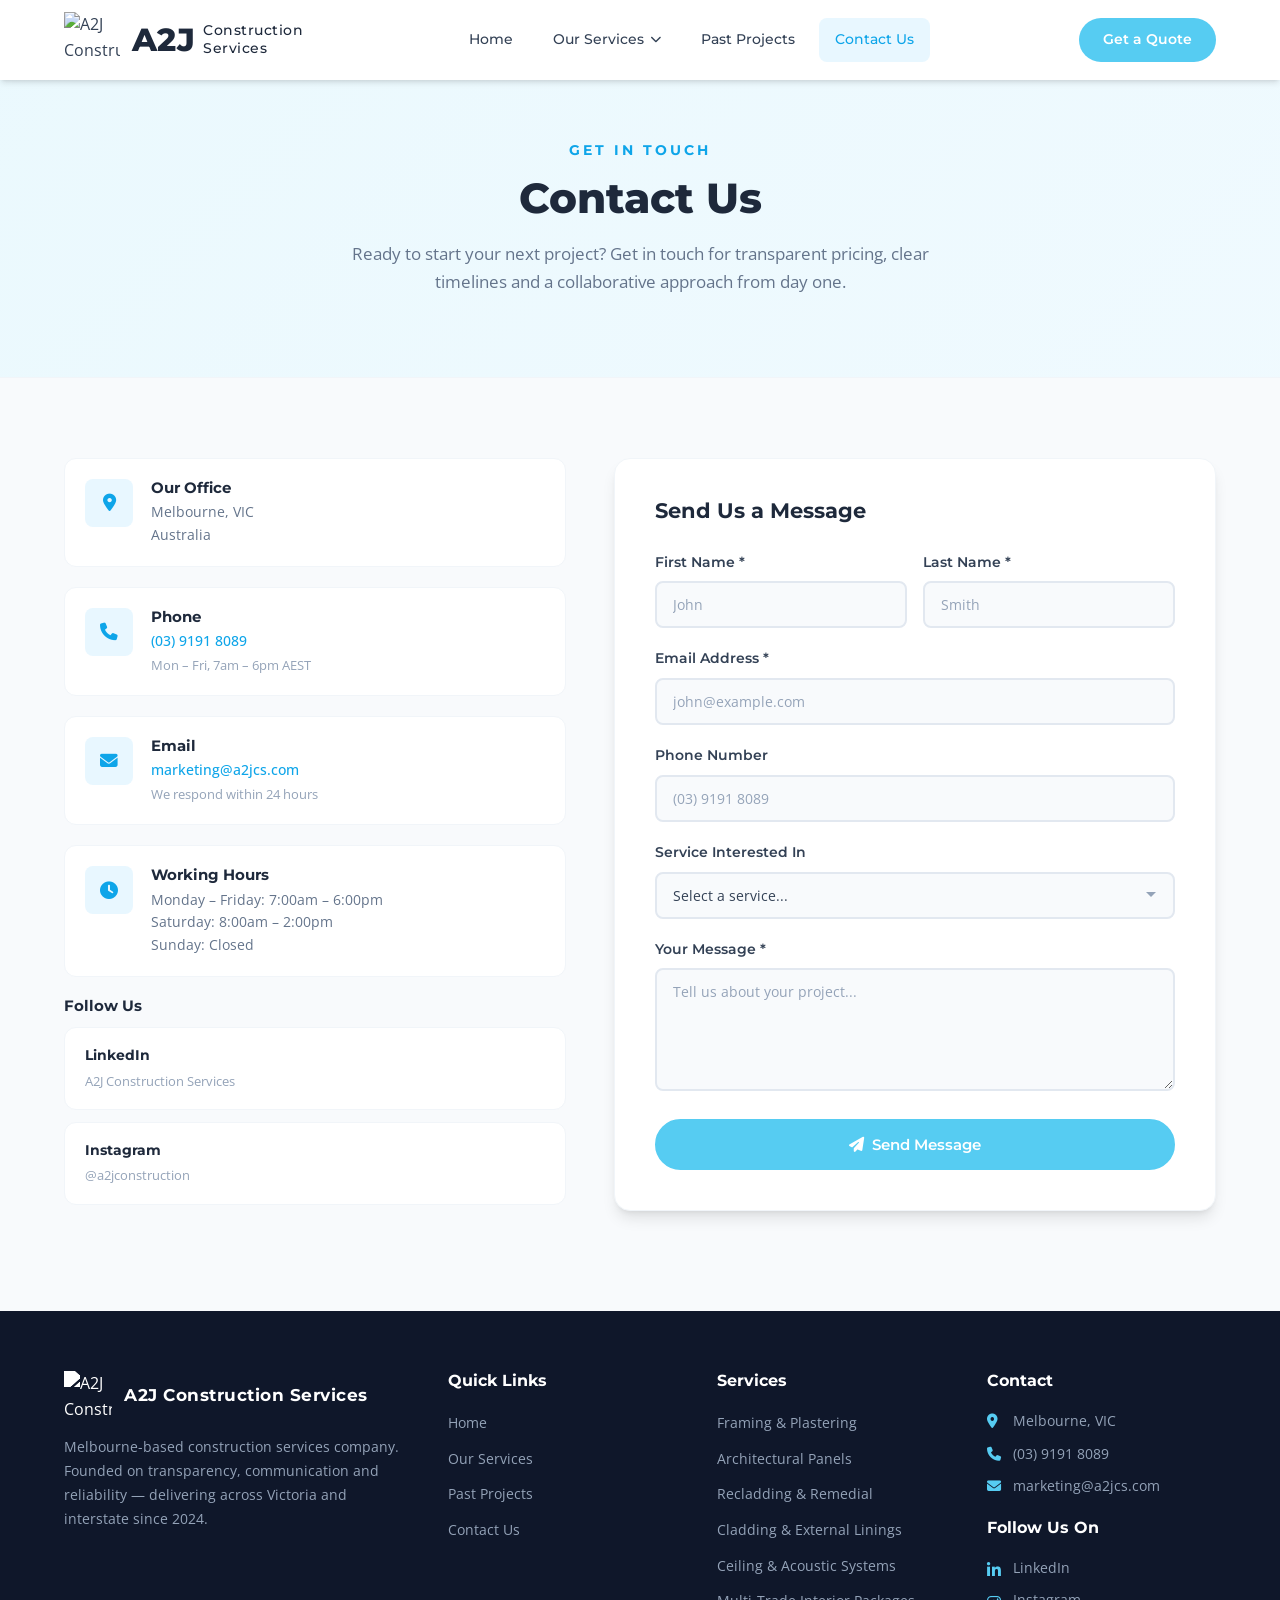
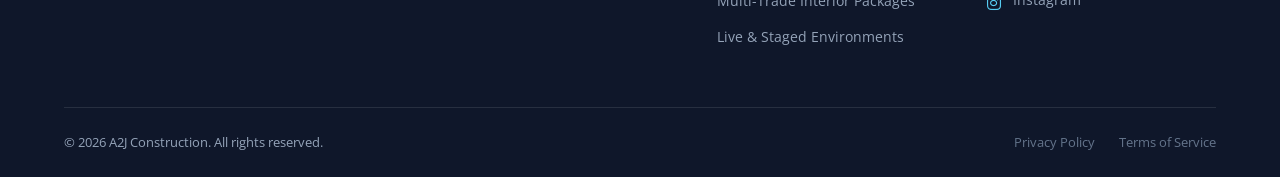
==== commit 870185ca: "After second review. Changed the main page photo and services section photos." ====
--- a/contact.html
+++ b/contact.html
@@ -138,14 +138,6 @@
         </div>
     </section>
 
-    <!-- ==================== MAP PLACEHOLDER ==================== -->
-    <section class="map-section">
-        <div class="map-placeholder">
-            <i class="fas fa-map-location-dot"></i>
-            <span>Melbourne, VIC — Australia</span>
-        </div>
-    </section>
-
     <!-- Shared Footer -->
     <div id="site-footer"></div>
 
--- a/css/header.css
+++ b/css/header.css
@@ -36,8 +36,8 @@
 }
 
 .logo-icon-wrap {
-    width: 56px;
-    height: 56px;
+    width: 72px;
+    height: 72px;
     overflow: hidden;
     flex-shrink: 0;
     transition: var(--transition);
@@ -53,21 +53,37 @@
 }
 
 .logo-text {
+    display: flex;
+    align-items: center;
+    gap: 8px;
+    transition: var(--transition);
+}
+
+.logo-a2j {
+    font-family: 'Montserrat', sans-serif;
+    font-weight: 800;
+    font-size: 2rem;
+    color: var(--white);
+    line-height: 1;
+    transition: var(--transition);
+}
+
+.logo-lines {
     font-family: 'Montserrat', sans-serif;
     font-weight: 500;
-    font-size: 0.9rem;
+    font-size: 0.85rem;
     color: var(--white);
+    line-height: 1.3;
     letter-spacing: 0.5px;
-    line-height: 1.2;
-    white-space: nowrap;
+    text-align: left;
     transition: var(--transition);
 }
 
 /* When header turns white */
 .navbar.scrolled .logo-icon-wrap,
 .navbar.navbar-light .logo-icon-wrap {
-    width: 48px;
-    height: 48px;
+    width: 56px;
+    height: 56px;
 }
 
 .navbar.scrolled .logo-img,
@@ -76,8 +92,10 @@
     mix-blend-mode: multiply;
 }
 
-.navbar.scrolled .logo-text,
-.navbar.navbar-light .logo-text {
+.navbar.scrolled .logo-a2j,
+.navbar.navbar-light .logo-a2j,
+.navbar.scrolled .logo-lines,
+.navbar.navbar-light .logo-lines {
     color: var(--gray-800);
 }
 
